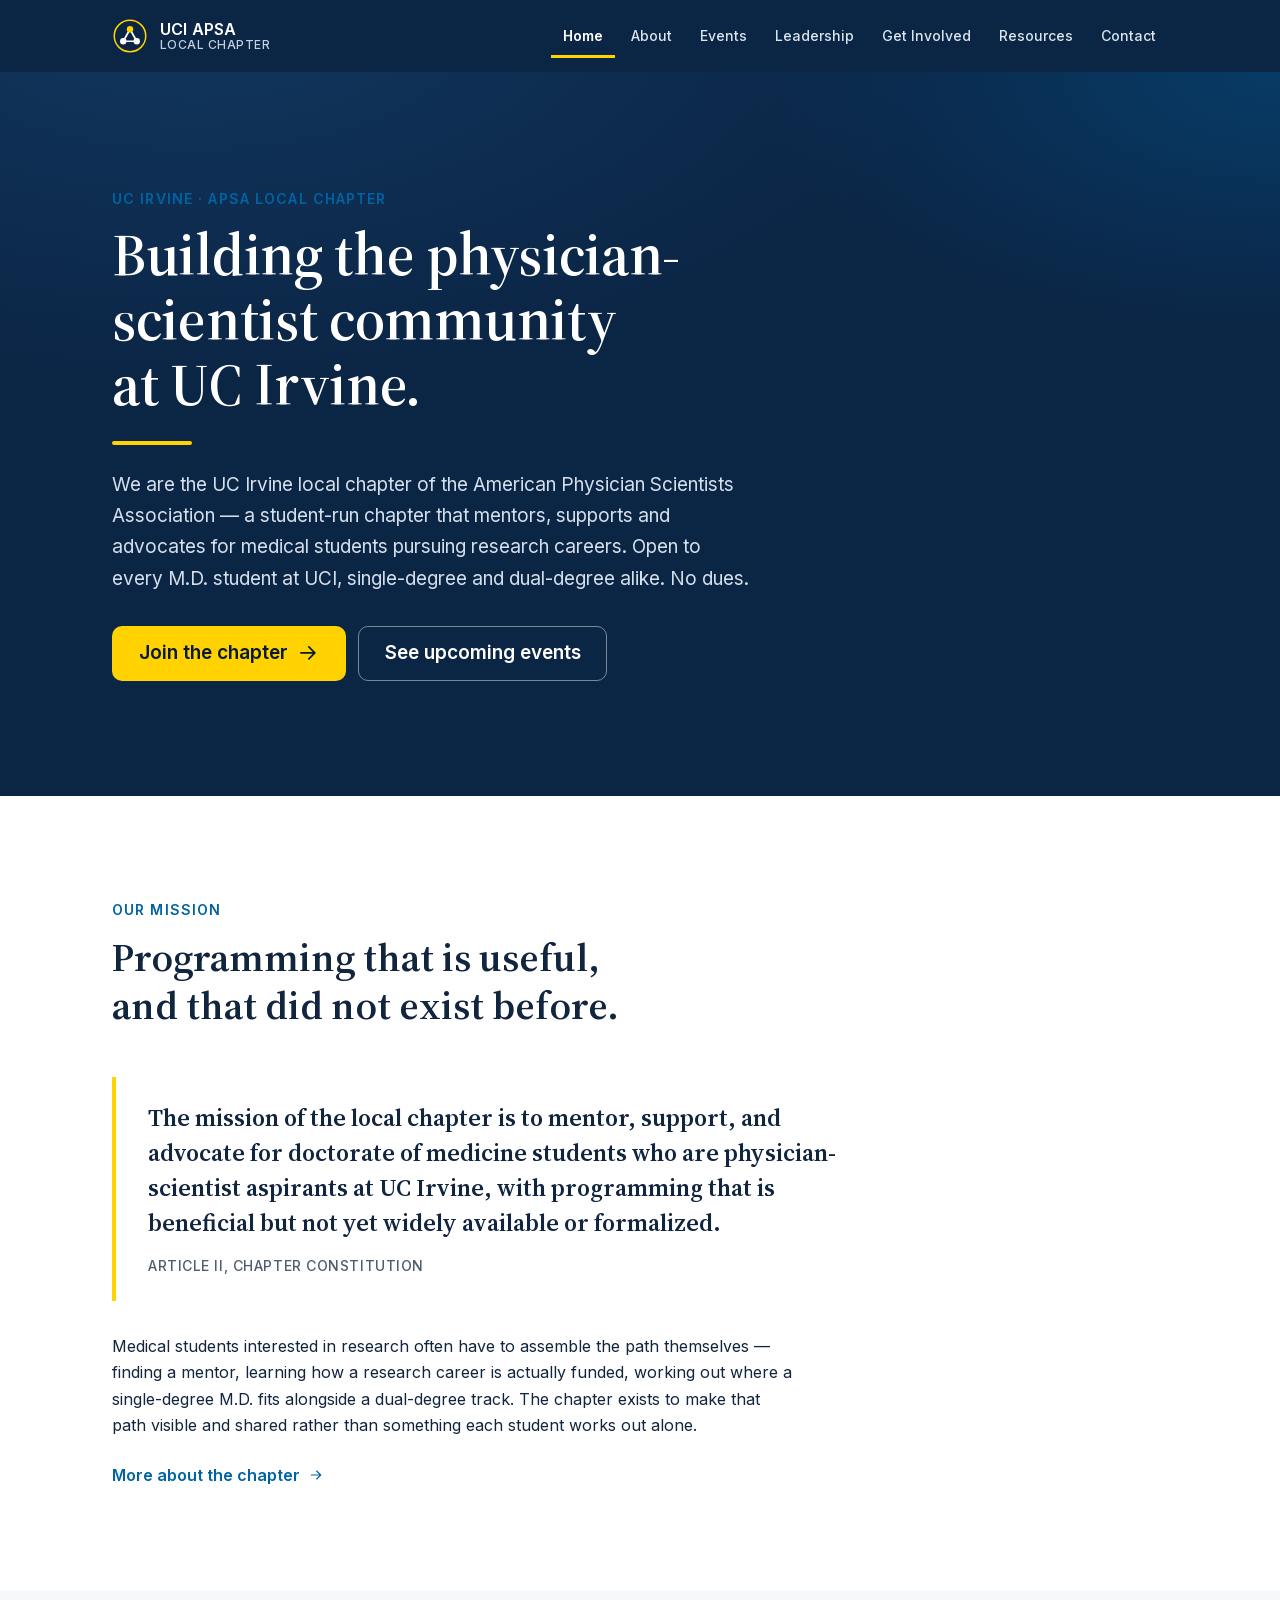
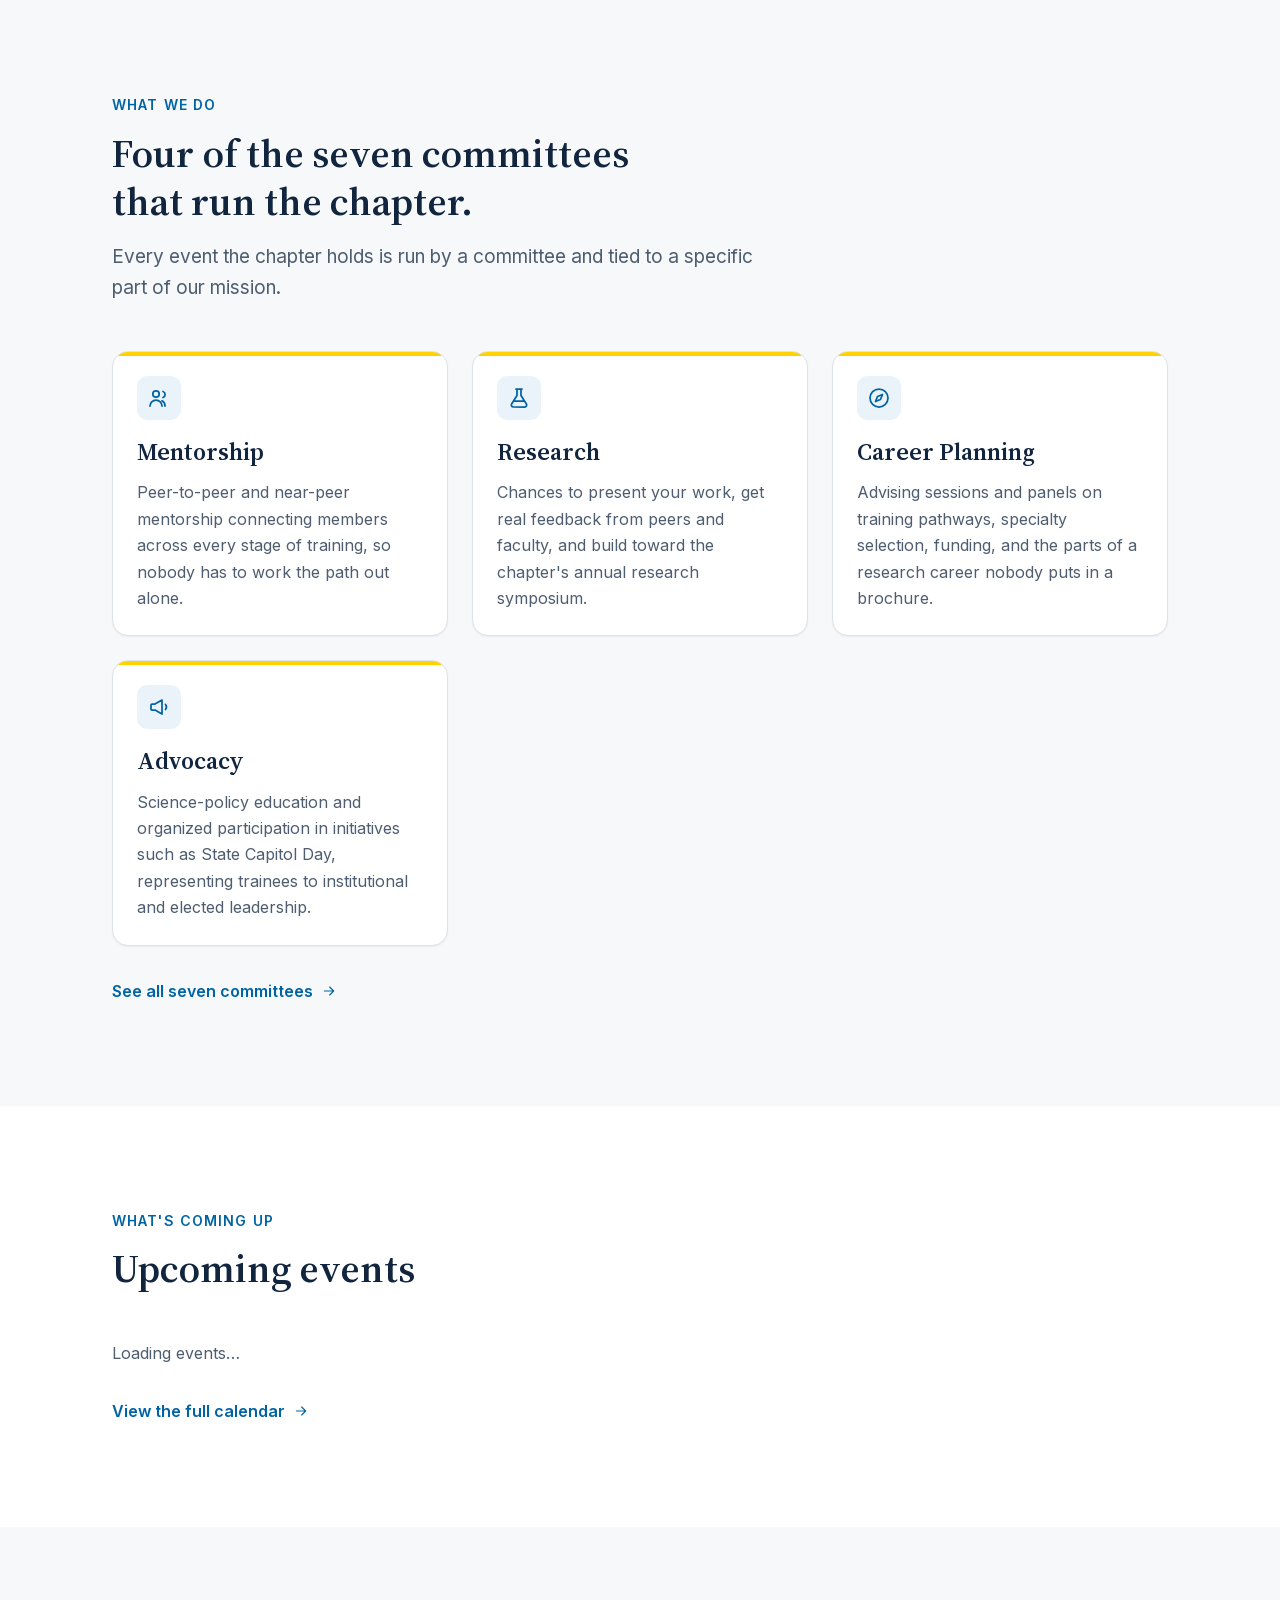
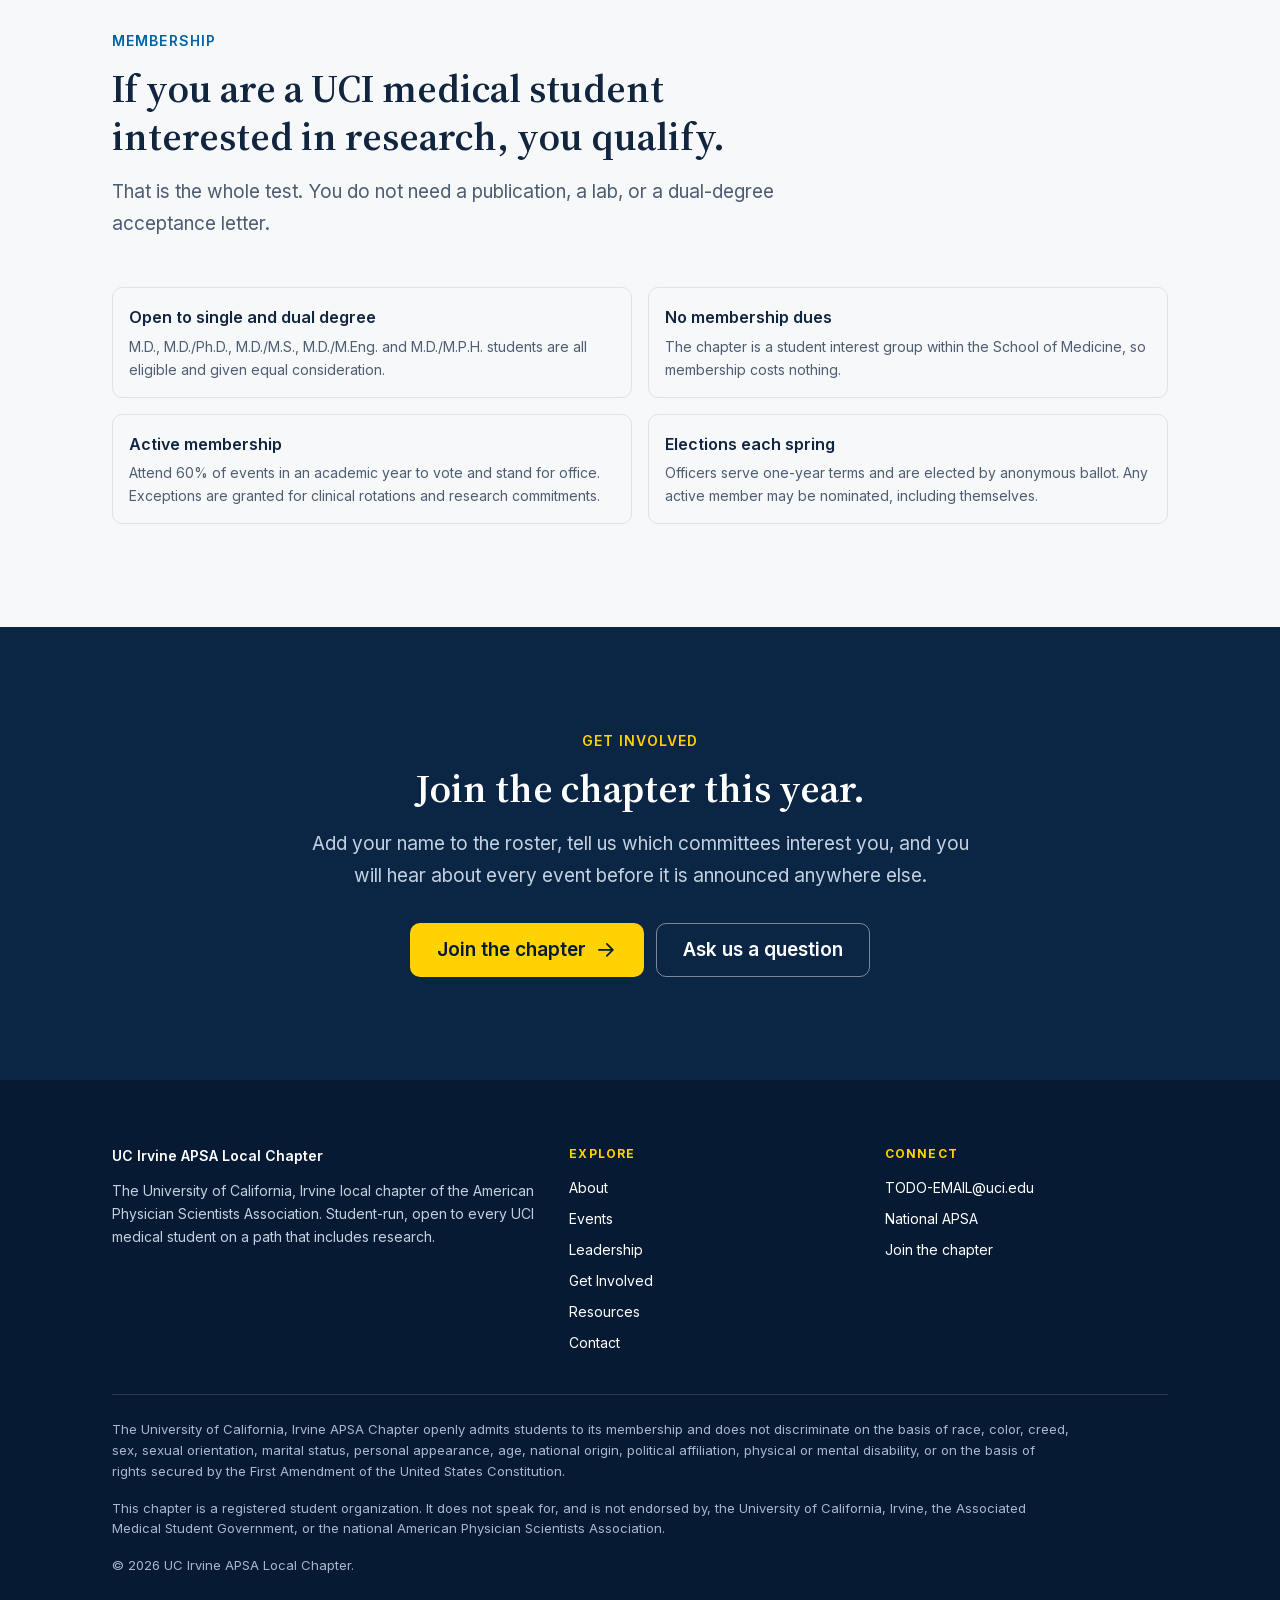
==== index.html @ 96974cde "Initial commit: UC Irvine APSA local chapter website Static site in plain HTML, CSS and vanilla Java" ====
<!doctype html>
<html lang="en">
<head>
<meta charset="utf-8">
<meta name="viewport" content="width=device-width, initial-scale=1">
<title>UC Irvine APSA Local Chapter</title>
<meta name="description" content="The UC Irvine local chapter of the American Physician Scientists Association: mentorship, research, career planning and advocacy for medical students pursuing research careers.">
<!-- Tells the stylesheet that JavaScript is available, so the mobile menu
     can collapse. Without this the navigation simply stays visible. -->
<script>document.documentElement.className += " js";</script>
<link rel="icon" href="assets/img/logo.svg" type="image/svg+xml">
<link rel="preload" href="assets/fonts/inter-var-latin.woff2" as="font" type="font/woff2" crossorigin>
<link rel="preload" href="assets/fonts/source-serif-4-600-latin.woff2" as="font" type="font/woff2" crossorigin>
<link rel="stylesheet" href="assets/css/styles.css">
<script defer src="assets/js/main.js"></script>
</head>
<body>

<a class="skip-link" href="#main">Skip to main content</a>

<!-- ============================ HEADER ============================
     This block is repeated at the top of every page. If you change it
     here, change it in all the other .html files too.
     ================================================================ -->
<header class="site-header">
  <div class="container site-header__inner">
    <a class="brand" href="index.html">
      <img class="brand__mark" src="assets/img/logo.svg" alt="" width="36" height="36">
      <span class="brand__text">
        <span class="brand__name">UCI APSA</span>
        <span class="brand__sub">Local Chapter</span>
      </span>
    </a>

    <button class="nav-toggle" type="button" aria-expanded="false" aria-controls="site-nav">
      <svg class="icon nav-toggle__icon-open" viewBox="0 0 24 24" fill="none" stroke="currentColor" stroke-width="1.75" stroke-linecap="round" aria-hidden="true" focusable="false"><path d="M4 7h16M4 12h16M4 17h16"/></svg>
      <svg class="icon nav-toggle__icon-close" viewBox="0 0 24 24" fill="none" stroke="currentColor" stroke-width="1.75" stroke-linecap="round" aria-hidden="true" focusable="false"><path d="m6 6 12 12M18 6 6 18"/></svg>
      Menu
    </button>

    <nav class="site-nav" id="site-nav" aria-label="Main">
      <ul class="site-nav__list">
        <li><a class="site-nav__link" href="index.html" aria-current="page">Home</a></li>
        <li><a class="site-nav__link" href="about.html">About</a></li>
        <li><a class="site-nav__link" href="events.html">Events</a></li>
        <li><a class="site-nav__link" href="leadership.html">Leadership</a></li>
        <li><a class="site-nav__link" href="get-involved.html">Get Involved</a></li>
        <li><a class="site-nav__link" href="resources.html">Resources</a></li>
        <li><a class="site-nav__link" href="contact.html">Contact</a></li>
      </ul>
    </nav>
  </div>
</header>

<main id="main">


  <!-- ============================ HERO ============================ -->
  <section class="hero">
    <div class="container">
      <div class="hero__inner">
        <p class="eyebrow">UC Irvine &middot; APSA Local Chapter</p>
        <h1 class="hero__title">Building the physician-scientist community at UC&nbsp;Irvine.</h1>
        <p class="hero__lede">
          We are the UC Irvine local chapter of the American Physician Scientists
          Association &mdash; a student-run chapter that mentors, supports and advocates
          for medical students pursuing research careers. Open to every M.D. student
          at UCI, single-degree and dual-degree alike. No dues.
        </p>
        <div class="hero__actions">
          <a class="btn btn--primary btn--lg" href="get-involved.html">
            Join the chapter
            <svg class="icon" viewBox="0 0 24 24" fill="none" stroke="currentColor" stroke-width="1.75" stroke-linecap="round" stroke-linejoin="round" aria-hidden="true" focusable="false"><path d="M5 12h14M13 6l6 6-6 6"/></svg>
          </a>
          <a class="btn btn--outline btn--lg" href="events.html">See upcoming events</a>
        </div>
      </div>
    </div>
  </section>

  <!-- ============================ MISSION ============================ -->
  <section class="section">
    <div class="container">
      <div class="section__head">
        <p class="eyebrow">Our mission</p>
        <h2>Programming that is useful, and that did not exist before.</h2>
      </div>

      <blockquote class="statement">
        The mission of the local chapter is to mentor, support, and advocate for
        doctorate of medicine students who are physician-scientist aspirants at
        UC&nbsp;Irvine, with programming that is beneficial but not yet widely
        available or formalized.
        <span class="statement__source">Article II, Chapter Constitution</span>
      </blockquote>

      <p class="mt-6 measure">
        Medical students interested in research often have to assemble the path
        themselves &mdash; finding a mentor, learning how a research career is
        actually funded, working out where a single-degree M.D. fits alongside a
        dual-degree track. The chapter exists to make that path visible and shared
        rather than something each student works out alone.
      </p>
      <p class="mt-5">
        <a class="arrow-link" href="about.html">
          More about the chapter
          <svg class="icon icon--sm" viewBox="0 0 24 24" fill="none" stroke="currentColor" stroke-width="1.75" stroke-linecap="round" stroke-linejoin="round" aria-hidden="true" focusable="false"><path d="M5 12h14M13 6l6 6-6 6"/></svg>
        </a>
      </p>
    </div>
  </section>

  <!-- ============================ WHAT WE DO ============================ -->
  <section class="section section--surface">
    <div class="container">
      <div class="section__head">
        <p class="eyebrow">What we do</p>
        <h2>Four of the seven committees that run the chapter.</h2>
        <p class="lede">
          Every event the chapter holds is run by a committee and tied to a specific
          part of our mission.
        </p>
      </div>

      <div class="grid">
        <article class="card card--accent">
          <span class="card__icon">
            <svg class="icon" viewBox="0 0 24 24" fill="none" stroke="currentColor" stroke-width="1.75" stroke-linecap="round" stroke-linejoin="round" aria-hidden="true" focusable="false"><circle cx="9" cy="8" r="3.2"/><path d="M3 20a6 6 0 0 1 12 0M16 5.5a3.2 3.2 0 0 1 0 6M18 20a6 6 0 0 0-3-5.2"/></svg>
          </span>
          <h3 class="card__title">Mentorship</h3>
          <p class="card__text">
            Peer-to-peer and near-peer mentorship connecting members across every
            stage of training, so nobody has to work the path out alone.
          </p>
        </article>

        <article class="card card--accent">
          <span class="card__icon">
            <svg class="icon" viewBox="0 0 24 24" fill="none" stroke="currentColor" stroke-width="1.75" stroke-linecap="round" stroke-linejoin="round" aria-hidden="true" focusable="false"><path d="M10 3v6.5L4.6 18A2 2 0 0 0 6.3 21h11.4a2 2 0 0 0 1.7-3L14 9.5V3M9 3h6M7.5 15h9"/></svg>
          </span>
          <h3 class="card__title">Research</h3>
          <p class="card__text">
            Chances to present your work, get real feedback from peers and faculty,
            and build toward the chapter's annual research symposium.
          </p>
        </article>

        <article class="card card--accent">
          <span class="card__icon">
            <svg class="icon" viewBox="0 0 24 24" fill="none" stroke="currentColor" stroke-width="1.75" stroke-linecap="round" stroke-linejoin="round" aria-hidden="true" focusable="false"><circle cx="12" cy="12" r="9"/><path d="m15.5 8.5-2 5-5 2 2-5 5-2Z"/></svg>
          </span>
          <h3 class="card__title">Career Planning</h3>
          <p class="card__text">
            Advising sessions and panels on training pathways, specialty selection,
            funding, and the parts of a research career nobody puts in a brochure.
          </p>
        </article>

        <article class="card card--accent">
          <span class="card__icon">
            <svg class="icon" viewBox="0 0 24 24" fill="none" stroke="currentColor" stroke-width="1.75" stroke-linecap="round" stroke-linejoin="round" aria-hidden="true" focusable="false"><path d="M4 10v4a1 1 0 0 0 1 1h3l7 4V5L8 9H5a1 1 0 0 0-1 1Z"/><path d="M18.5 9.5a4 4 0 0 1 0 5"/></svg>
          </span>
          <h3 class="card__title">Advocacy</h3>
          <p class="card__text">
            Science-policy education and organized participation in initiatives such
            as State Capitol Day, representing trainees to institutional and elected
            leadership.
          </p>
        </article>
      </div>

      <p class="mt-6">
        <a class="arrow-link" href="about.html#committees">
          See all seven committees
          <svg class="icon icon--sm" viewBox="0 0 24 24" fill="none" stroke="currentColor" stroke-width="1.75" stroke-linecap="round" stroke-linejoin="round" aria-hidden="true" focusable="false"><path d="M5 12h14M13 6l6 6-6 6"/></svg>
        </a>
      </p>
    </div>
  </section>

  <!-- ============================ UPCOMING EVENTS ============================
       The cards below are generated from data/events.json. Do not write event
       details into this file — edit that JSON instead.
       ======================================================================== -->
  <section class="section">
    <div class="container">
      <div class="section__head">
        <p class="eyebrow">What's coming up</p>
        <h2>Upcoming events</h2>
      </div>

      <div class="stack" data-events="upcoming" data-limit="3">
        <p class="is-loading">Loading events&hellip;</p>
        <noscript>
          <div class="notice" role="note">
            <svg class="icon notice__icon" viewBox="0 0 24 24" fill="none" stroke="currentColor" stroke-width="1.75" stroke-linecap="round" stroke-linejoin="round" aria-hidden="true" focusable="false"><circle cx="12" cy="12" r="9"/><path d="M12 8h.01M11 12h1v4h1"/></svg>
            <div>
              <p>
                <strong>JavaScript is switched off in your browser.</strong>
                The event listings need JavaScript to display. Every other part of
                this site works without it &mdash; or
                <a href="contact.html">get in touch</a> for the current schedule.
              </p>
            </div>
          </div>
        </noscript>
      </div>

      <p class="mt-6">
        <a class="arrow-link" href="events.html">
          View the full calendar
          <svg class="icon icon--sm" viewBox="0 0 24 24" fill="none" stroke="currentColor" stroke-width="1.75" stroke-linecap="round" stroke-linejoin="round" aria-hidden="true" focusable="false"><path d="M5 12h14M13 6l6 6-6 6"/></svg>
        </a>
      </p>
    </div>
  </section>

  <!-- ============================ WHO CAN JOIN ============================ -->
  <section class="section section--surface">
    <div class="container">
      <div class="section__head">
        <p class="eyebrow">Membership</p>
        <h2>If you are a UCI medical student interested in research, you qualify.</h2>
        <p class="lede">
          That is the whole test. You do not need a publication, a lab, or a
          dual-degree acceptance letter.
        </p>
      </div>

      <dl class="facts">
        <div>
          <dt>Open to single and dual degree</dt>
          <dd>M.D., M.D./Ph.D., M.D./M.S., M.D./M.Eng. and M.D./M.P.H. students are all eligible and given equal consideration.</dd>
        </div>
        <div>
          <dt>No membership dues</dt>
          <dd>The chapter is a student interest group within the School of Medicine, so membership costs nothing.</dd>
        </div>
        <div>
          <dt>Active membership</dt>
          <dd>Attend 60% of events in an academic year to vote and stand for office. Exceptions are granted for clinical rotations and research commitments.</dd>
        </div>
        <div>
          <dt>Elections each spring</dt>
          <dd>Officers serve one-year terms and are elected by anonymous ballot. Any active member may be nominated, including themselves.</dd>
        </div>
      </dl>
    </div>
  </section>

  <!-- ============================ CALL TO ACTION ============================ -->
  <section class="section on-dark cta-band">
    <div class="container">
      <div class="section__head section__head--center">
        <p class="eyebrow">Get involved</p>
        <h2>Join the chapter this year.</h2>
        <p class="lede">
          Add your name to the roster, tell us which committees interest you, and
          you will hear about every event before it is announced anywhere else.
        </p>
      </div>
      <div class="cta-band__actions">
        <a class="btn btn--primary btn--lg" href="get-involved.html">
          Join the chapter
          <svg class="icon" viewBox="0 0 24 24" fill="none" stroke="currentColor" stroke-width="1.75" stroke-linecap="round" stroke-linejoin="round" aria-hidden="true" focusable="false"><path d="M5 12h14M13 6l6 6-6 6"/></svg>
        </a>
        <a class="btn btn--outline btn--lg" href="contact.html">Ask us a question</a>
      </div>
    </div>
  </section>


</main>

<!-- ============================ FOOTER ============================
     Repeated on every page. If you change it here, change it everywhere.
     ================================================================ -->
<footer class="site-footer">
  <div class="container">
    <div class="site-footer__grid">
      <div>
        <p class="site-footer__brand">UC Irvine APSA Local Chapter</p>
        <p class="site-footer__blurb">
          The University of California, Irvine local chapter of the American
          Physician Scientists Association. Student-run, open to every UCI medical
          student on a path that includes research.
        </p>
      </div>

      <nav aria-label="Footer">
        <p class="site-footer__heading">Explore</p>
        <ul class="site-footer__list">
          <li><a href="about.html">About</a></li>
          <li><a href="events.html">Events</a></li>
          <li><a href="leadership.html">Leadership</a></li>
          <li><a href="get-involved.html">Get Involved</a></li>
          <li><a href="resources.html">Resources</a></li>
          <li><a href="contact.html">Contact</a></li>
        </ul>
      </nav>

      <div>
        <p class="site-footer__heading">Connect</p>
        <ul class="site-footer__list">
          <!-- TODO: replace with the real chapter email address. It also
               appears on contact.html and in every other page footer. -->
          <li><a href="mailto:TODO-EMAIL@uci.edu">TODO-EMAIL@uci.edu</a></li>
          <li><a href="https://www.physicianscientists.org/">National APSA</a></li>
          <li><a href="get-involved.html">Join the chapter</a></li>
        </ul>
      </div>
    </div>

    <div class="site-footer__legal">
      <p>
        The University of California, Irvine APSA Chapter openly admits students to
        its membership and does not discriminate on the basis of race, color, creed,
        sex, sexual orientation, marital status, personal appearance, age, national
        origin, political affiliation, physical or mental disability, or on the basis
        of rights secured by the First Amendment of the United States Constitution.
      </p>
      <p>
        This chapter is a registered student organization. It does not speak for, and
        is not endorsed by, the University of California, Irvine, the Associated
        Medical Student Government, or the national American Physician Scientists
        Association.
      </p>
      <p>&copy; <span data-current-year>2026</span> UC Irvine APSA Local Chapter.</p>
    </div>
  </div>
</footer>

</body>
</html>
---- assets/css/styles.css ----
/* =========================================================================
   UC IRVINE APSA LOCAL CHAPTER — STYLESHEET
   =========================================================================

   This is the ONLY stylesheet for the whole site. It is plain CSS. There is
   no build step, no preprocessor, and nothing to install. Edit it in any
   text editor and refresh the browser.

   HOW THIS FILE IS ORGANIZED
     01. Design tokens .......... colors, fonts, spacing (change things HERE)
     02. Fonts .................. self-hosted @font-face declarations
     03. Reset & base ........... sensible defaults
     04. Accessibility helpers .. skip link, focus rings, screen-reader text
     05. Layout ................. container, sections, grids
     06. Header & navigation
     07. Hero
     08. Buttons & links
     09. Cards .................. generic, committee, event, person
     10. Notices & empty states . messages shown when data cannot load
     11. Prose .................. long-form text blocks
     12. Resource lists
     13. Footer
     14. Utilities
     15. Print

   THE ONE COLOR RULE YOU MUST NOT BREAK
     UC Irvine Gold (#FFD200) on a white background is a 1.45:1 contrast
     ratio. That is unreadable and fails accessibility requirements. Gold is
     only ever used on navy, or as a non-text accent (bars, rules, icons).
     If you need gold-colored TEXT on a light background, use --gold-ink.
   ========================================================================= */


/* =========================================================================
   01. DESIGN TOKENS
   Change a value here and it updates everywhere on the site.
   ========================================================================= */

:root {
  /* --- Brand colors ------------------------------------------------- */
  --navy-900: #071a33;   /* Footer, call-to-action band                   */
  --navy-800: #0b2545;   /* Header, hero                                  */
  --navy-700: #123a63;   /* Raised surfaces on dark                       */
  --blue-600: #0064a4;   /* UC Irvine Blue. Links + primary buttons       */
  --blue-700: #004e80;   /* Hover / pressed                               */
  --blue-50:  #eaf3f9;   /* Tinted panels                                 */
  --gold-500: #ffd200;   /* UC Irvine Gold. Accents only — see rule above */
  --gold-ink: #7a5a00;   /* Gold-ish TEXT on light backgrounds            */

  /* --- Neutrals ------------------------------------------------------ */
  --white:      #ffffff;
  --surface:    #f6f8fa; /* Alternating section background                */
  --border:     #dde3ea;
  --text:       #12253f; /* Body copy                                     */
  --text-muted: #4e5d70; /* Meta, captions, secondary copy                */

  /* --- Semantic aliases ----------------------------------------------
     Dark sections override these, so components adapt automatically
     without needing their own dark-mode rules.                          */
  --bg:          var(--white);
  --fg:          var(--text);
  --fg-muted:    var(--text-muted);
  --rule:        var(--border);
  --link:        var(--blue-600);
  --link-hover:  var(--blue-700);
  --accent:      var(--blue-600);
  --focus-ring:  var(--blue-600);
  --card-bg:     var(--white);
  --card-border: var(--border);

  /* --- Type ----------------------------------------------------------- */
  --font-serif: "Source Serif 4", Iowan Old Style, Palatino, Georgia,
                "Times New Roman", serif;
  --font-sans:  "Inter", -apple-system, BlinkMacSystemFont, "Segoe UI",
                Roboto, Helvetica, Arial, sans-serif;

  /* Fluid type scale. clamp(MIN, PREFERRED, MAX) — grows with the screen
     but never smaller than MIN or larger than MAX.                       */
  --step--1: 0.875rem;
  --step-0:  1rem;
  --step-1:  clamp(1.0625rem, 1.02rem + 0.22vw, 1.1875rem);
  --step-2:  clamp(1.25rem,  1.13rem + 0.6vw,  1.5rem);
  --step-3:  clamp(1.75rem,  1.4rem  + 1.6vw,  2.5rem);
  --step-4:  clamp(2.25rem,  1.6rem  + 3.2vw,  3.75rem);

  /* --- Spacing -------------------------------------------------------- */
  --sp-1: 0.25rem;
  --sp-2: 0.5rem;
  --sp-3: 0.75rem;
  --sp-4: 1rem;
  --sp-5: 1.5rem;
  --sp-6: 2rem;
  --sp-7: 3rem;
  --sp-8: 4rem;

  /* --- Layout --------------------------------------------------------- */
  --container: 1120px;
  --measure:   68ch;                            /* comfortable line length */
  --gutter:    clamp(1.25rem, 4vw, 2rem);
  --section-y: clamp(3.5rem, 8vw, 7rem);        /* vertical section rhythm */

  /* --- Shape & depth --------------------------------------------------- */
  --radius:    10px;
  --radius-lg: 16px;
  --radius-pill: 999px;
  --shadow-sm: 0 1px 2px rgba(7, 26, 51, 0.06);
  --shadow-md: 0 4px 16px rgba(7, 26, 51, 0.08);
  --shadow-lg: 0 12px 32px rgba(7, 26, 51, 0.12);

  /* --- Motion ---------------------------------------------------------- */
  --ease: cubic-bezier(0.2, 0, 0.2, 1);
  --speed: 160ms;
}

/* Dark context. Any section with this class re-points the semantic tokens,
   so cards, links and text inside it flip automatically.                  */
.on-dark {
  --bg:          var(--navy-800);
  --fg:          var(--white);
  --fg-muted:    #c3d0e0;               /*  9.8:1 on navy — passes AA      */
  --rule:        rgba(255, 255, 255, 0.16);
  --link:        var(--gold-500);       /* 10.6:1 on navy — passes AA      */
  --link-hover:  #ffe469;
  --accent:      var(--gold-500);
  --focus-ring:  var(--gold-500);
  --card-bg:     var(--navy-700);
  --card-border: rgba(255, 255, 255, 0.18);

  background-color: var(--bg);
  color: var(--fg);
}


/* =========================================================================
   02. FONTS  (self-hosted — nothing is loaded from the internet)
   Both files are VARIABLE fonts: one file covers a range of weights.
   Licences are in assets/fonts/ alongside the font files.
   ========================================================================= */

/* Inter — variable weight 400 to 700. Used for body text and interface. */
@font-face {
  font-family: "Inter";
  src: url("../fonts/inter-var-latin.woff2") format("woff2");
  font-weight: 400 700;
  font-style: normal;
  font-display: swap;
  unicode-range: U+0000-00FF, U+0131, U+0152-0153, U+02BB-02BC, U+02C6,
                 U+02DA, U+02DC, U+0304, U+0308, U+0329, U+2000-206F,
                 U+20AC, U+2122, U+2191, U+2193, U+2212, U+2215, U+FEFF,
                 U+FFFD;
}

/* Source Serif 4 — weight 600 only, with a variable optical-size axis that
   thins the strokes automatically at large heading sizes. Used for
   headings. Every heading rule below sets font-weight: 600 to match.     */
@font-face {
  font-family: "Source Serif 4";
  src: url("../fonts/source-serif-4-600-latin.woff2") format("woff2");
  font-weight: 600;
  font-style: normal;
  font-display: swap;
  unicode-range: U+0000-00FF, U+0131, U+0152-0153, U+02BB-02BC, U+02C6,
                 U+02DA, U+02DC, U+0304, U+0308, U+0329, U+2000-206F,
                 U+20AC, U+2122, U+2191, U+2193, U+2212, U+2215, U+FEFF,
                 U+FFFD;
}


/* =========================================================================
   03. RESET & BASE
   ========================================================================= */

*, *::before, *::after { box-sizing: border-box; }

html {
  -webkit-text-size-adjust: 100%;
  scroll-behavior: smooth;
  scroll-padding-top: 5.5rem;   /* clears the sticky header on anchor jumps */
}

body {
  margin: 0;
  background-color: var(--white);
  color: var(--text);
  font-family: var(--font-sans);
  font-size: var(--step-0);
  line-height: 1.65;
  font-synthesis-weight: none;
  -webkit-font-smoothing: antialiased;
  text-rendering: optimizeLegibility;
}

/* Headings are Source Serif 4 at weight 600 — the only weight we ship. */
h1, h2, h3, h4 {
  font-family: var(--font-serif);
  font-weight: 600;
  color: var(--fg);
  margin: 0 0 var(--sp-4);
  text-wrap: balance;           /* avoids a lonely last word on a line     */
}

h1 { font-size: var(--step-4); line-height: 1.1;  letter-spacing: -0.005em; }
h2 { font-size: var(--step-3); line-height: 1.2; }
h3 { font-size: var(--step-2); line-height: 1.3; }
h4 { font-size: var(--step-1); line-height: 1.4; }

p, ul, ol { margin: 0 0 var(--sp-4); }
p:last-child, ul:last-child, ol:last-child { margin-bottom: 0; }

a { color: var(--link); text-decoration-thickness: 1px; text-underline-offset: 0.2em; }
a:hover { color: var(--link-hover); }

img, svg, video { max-width: 100%; height: auto; display: block; }

strong, b { font-weight: 600; }

hr {
  border: 0;
  border-top: 1px solid var(--rule);
  margin: var(--sp-6) 0;
}

ul, ol { padding-left: 1.25em; }
li { margin-bottom: var(--sp-2); }

/* Respect a reader's system preference for reduced motion. */
@media (prefers-reduced-motion: reduce) {
  html { scroll-behavior: auto; }
  *, *::before, *::after {
    animation-duration: 0.01ms !important;
    animation-iteration-count: 1 !important;
    transition-duration: 0.01ms !important;
  }
}


/* =========================================================================
   04. ACCESSIBILITY HELPERS
   ========================================================================= */

/* Visible only to screen readers. */
.visually-hidden {
  position: absolute !important;
  width: 1px; height: 1px;
  padding: 0; margin: -1px;
  overflow: hidden;
  clip: rect(0 0 0 0);
  clip-path: inset(50%);
  white-space: nowrap;
  border: 0;
}

/* "Skip to main content" — the first thing a keyboard user tabs to. */
.skip-link {
  position: absolute;
  top: 0; left: 50%;
  transform: translate(-50%, -110%);
  z-index: 100;
  padding: var(--sp-3) var(--sp-5);
  background: var(--gold-500);
  color: var(--navy-900);
  font-weight: 600;
  text-decoration: none;
  border-radius: 0 0 var(--radius) var(--radius);
  transition: transform var(--speed) var(--ease);
}
.skip-link:focus { transform: translate(-50%, 0); color: var(--navy-900); }

/* A single, consistent focus ring across the whole site. */
:focus-visible {
  outline: 3px solid var(--focus-ring);
  outline-offset: 2px;
  border-radius: 3px;
}

/* Every interactive target is at least 44x44px on touch screens. */
a.btn, button, .site-nav__link, .nav-toggle { min-height: 44px; }


/* =========================================================================
   05. LAYOUT
   ========================================================================= */

.container {
  width: 100%;
  max-width: var(--container);
  margin-inline: auto;
  padding-inline: var(--gutter);
}

/* Narrow container for reading-heavy pages. */
.container--narrow { max-width: 780px; }

.section {
  padding-block: var(--section-y);
  background-color: var(--bg);
  color: var(--fg);
}
.section--surface { --bg: var(--surface); }
.section--tight   { padding-block: calc(var(--section-y) * 0.6); }

/* Section heading block: eyebrow + title + optional lede. */
.section__head { margin-bottom: var(--sp-7); max-width: var(--measure); }
.section__head--center {
  margin-inline: auto;
  text-align: center;
}

.eyebrow {
  font-family: var(--font-sans);
  font-size: var(--step--1);
  font-weight: 600;
  letter-spacing: 0.08em;
  text-transform: uppercase;
  color: var(--accent);
  margin: 0 0 var(--sp-3);
}
.on-dark .eyebrow { color: var(--gold-500); }

.lede {
  font-size: var(--step-1);
  color: var(--fg-muted);
  max-width: var(--measure);
}

/* Auto-fitting card grid: as many columns as comfortably fit. */
.grid {
  display: grid;
  gap: var(--sp-5);
  grid-template-columns: repeat(auto-fit, minmax(min(100%, 280px), 1fr));
}
.grid--wide { grid-template-columns: repeat(auto-fit, minmax(min(100%, 340px), 1fr)); }

/* Caps the grid at 2 columns on mid-size screens so cards never get thin. */
@media (min-width: 48em) and (max-width: 62em) {
  .grid { grid-template-columns: repeat(2, 1fr); }
}


/* =========================================================================
   06. HEADER & NAVIGATION
   The header is navy on every page so it flows seamlessly into the hero.
   ========================================================================= */

.site-header {
  position: sticky;
  top: 0;
  z-index: 50;
  background-color: var(--navy-800);
  color: var(--white);
  transition: box-shadow var(--speed) var(--ease);
}
/* main.js adds this class once the page is scrolled. */
.site-header.is-stuck { box-shadow: 0 2px 18px rgba(7, 26, 51, 0.35); }

.site-header__inner {
  display: flex;
  align-items: center;
  justify-content: space-between;
  gap: var(--sp-4);
  min-height: 4.5rem;
}

/* --- Brand ------------------------------------------------------------ */
.brand {
  display: inline-flex;
  align-items: center;
  gap: var(--sp-3);
  color: var(--white);
  text-decoration: none;
  font-weight: 600;
  line-height: 1.15;
}
.brand:hover { color: var(--white); }
.brand__mark { width: 36px; height: 36px; flex: none; }
.brand__text { display: flex; flex-direction: column; }
.brand__name { font-size: var(--step-0); letter-spacing: 0.01em; }
.brand__sub {
  font-size: 0.75rem;
  font-weight: 500;
  color: #c3d0e0;
  letter-spacing: 0.04em;
  text-transform: uppercase;
}

/* --- Hamburger (only shown on small screens, and only when JS runs) --- */
.nav-toggle {
  display: none;
  align-items: center;
  gap: var(--sp-2);
  padding: var(--sp-2) var(--sp-3);
  background: transparent;
  color: var(--white);
  border: 1px solid rgba(255, 255, 255, 0.35);
  border-radius: var(--radius);
  font: inherit;
  font-size: var(--step--1);
  font-weight: 600;
  cursor: pointer;
}
.nav-toggle:hover { background: rgba(255, 255, 255, 0.08); }
.nav-toggle__icon-close { display: none; }
.nav-toggle[aria-expanded="true"] .nav-toggle__icon-open  { display: none; }
.nav-toggle[aria-expanded="true"] .nav-toggle__icon-close { display: block; }

/* --- Nav list --------------------------------------------------------- */
.site-nav__list {
  display: flex;
  align-items: center;
  gap: var(--sp-1);
  list-style: none;
  margin: 0;
  padding: 0;
  flex-wrap: wrap;
}
.site-nav__list li { margin: 0; }

.site-nav__link {
  display: inline-flex;
  align-items: center;
  padding: var(--sp-2) var(--sp-3);
  color: #dce5ef;
  text-decoration: none;
  font-size: var(--step--1);
  font-weight: 500;
  border-radius: var(--radius);
  white-space: nowrap;
}
.site-nav__link:hover { color: var(--white); background: rgba(255, 255, 255, 0.08); }

/* Current page marker — a gold underline. Driven by aria-current="page",
   which also announces the current page to screen readers.              */
.site-nav__link[aria-current="page"] {
  color: var(--white);
  font-weight: 600;
  box-shadow: inset 0 -3px 0 var(--gold-500);
  border-radius: var(--radius) var(--radius) 0 0;
}

/* Small screens: collapse the nav behind the hamburger.
   The `.js` class is added by an inline script in <head>, so if JavaScript
   is unavailable the nav simply stays visible instead of vanishing.      */
@media (max-width: 61.99em) {
  .js .nav-toggle { display: inline-flex; }

  .js .site-nav {
    position: absolute;
    left: 0; right: 0;
    top: 100%;
    background: var(--navy-800);
    border-top: 1px solid rgba(255, 255, 255, 0.14);
    box-shadow: 0 12px 24px rgba(7, 26, 51, 0.35);
    padding: var(--sp-3) var(--gutter) var(--sp-5);
    display: none;
  }
  .js .site-nav[data-open="true"] { display: block; }

  .js .site-nav__list { flex-direction: column; align-items: stretch; gap: 0; }
  .js .site-nav__link { padding: var(--sp-3) var(--sp-3); font-size: var(--step-0); }
  .js .site-nav__link[aria-current="page"] {
    box-shadow: inset 3px 0 0 var(--gold-500);
    border-radius: 0 var(--radius) var(--radius) 0;
  }

  .site-header__inner { position: relative; }
}


/* =========================================================================
   07. HERO
   ========================================================================= */

.hero {
  background-color: var(--navy-800);
  color: var(--white);
  padding-block: clamp(3.5rem, 9vw, 7.5rem);
  /* A very soft navy gradient so the large flat area is not dead-looking. */
  background-image:
    radial-gradient(80rem 40rem at 15% -10%, rgba(18, 58, 99, 0.85), transparent 60%),
    radial-gradient(60rem 30rem at 100% 0%,  rgba(0, 100, 164, 0.35), transparent 55%);
}

.hero__inner { max-width: 46rem; }

.hero__title {
  font-size: var(--step-4);
  line-height: 1.08;
  margin-bottom: 0;
  color: var(--white);
}
/* The gold rule under the headline. Decorative, so it is a pseudo-element
   rather than markup — nothing for a screen reader to announce.          */
.hero__title::after {
  content: "";
  display: block;
  width: 5rem;
  height: 4px;
  margin-top: var(--sp-5);
  background: var(--gold-500);
  border-radius: 2px;
}

.hero__lede {
  font-size: var(--step-1);
  color: #d5dfeb;
  margin-top: var(--sp-5);
  max-width: 40rem;
}

.hero__actions {
  display: flex;
  flex-wrap: wrap;
  gap: var(--sp-3);
  margin-top: var(--sp-6);
}

/* Compact hero used on interior pages. */
.page-header {
  background-color: var(--navy-800);
  color: var(--white);
  padding-block: clamp(2.5rem, 6vw, 4.5rem);
}
.page-header h1 { color: var(--white); margin-bottom: var(--sp-3); }
.page-header .lede { color: #d5dfeb; }
.page-header .eyebrow { color: var(--gold-500); }


/* =========================================================================
   08. BUTTONS & LINKS
   ========================================================================= */

.btn {
  display: inline-flex;
  align-items: center;
  justify-content: center;
  gap: var(--sp-2);
  padding: 0.75rem 1.25rem;
  border: 1.5px solid transparent;
  border-radius: var(--radius);
  font-family: var(--font-sans);
  font-size: var(--step-0);
  font-weight: 600;
  line-height: 1.2;
  text-decoration: none;
  cursor: pointer;
  transition: background-color var(--speed) var(--ease),
              border-color var(--speed) var(--ease),
              color var(--speed) var(--ease),
              transform var(--speed) var(--ease);
}
.btn:hover { transform: translateY(-1px); }
.btn:active { transform: translateY(0); }
.btn .icon { flex: none; }

/* Primary on light backgrounds: UCI Blue, 6.1:1 against white. */
.btn--primary {
  background-color: var(--blue-600);
  color: var(--white);
}
.btn--primary:hover { background-color: var(--blue-700); color: var(--white); }

/* Primary on navy: gold, 11.5:1 against navy-900 text. */
.on-dark .btn--primary,
.hero .btn--primary,
.page-header .btn--primary,
.site-footer .btn--primary {
  background-color: var(--gold-500);
  color: var(--navy-900);
}
.on-dark .btn--primary:hover,
.hero .btn--primary:hover,
.page-header .btn--primary:hover,
.site-footer .btn--primary:hover {
  background-color: #ffe469;
  color: var(--navy-900);
}

/* Secondary / outline. */
.btn--outline {
  background-color: transparent;
  color: var(--blue-600);
  border-color: var(--blue-600);
}
.btn--outline:hover { background-color: var(--blue-50); color: var(--blue-700); }

.on-dark .btn--outline,
.hero .btn--outline,
.page-header .btn--outline {
  color: var(--white);
  border-color: rgba(255, 255, 255, 0.45);
}
.on-dark .btn--outline:hover,
.hero .btn--outline:hover,
.page-header .btn--outline:hover {
  background-color: rgba(255, 255, 255, 0.1);
  color: var(--white);
  border-color: var(--white);
}

.btn--block { width: 100%; }
.btn--lg { padding: 0.9rem 1.6rem; font-size: var(--step-1); }

/* Text link with a trailing arrow that nudges on hover. */
.arrow-link {
  display: inline-flex;
  align-items: center;
  gap: var(--sp-2);
  font-weight: 600;
  text-decoration: none;
}
.arrow-link:hover { text-decoration: underline; }
.arrow-link .icon { transition: transform var(--speed) var(--ease); }
.arrow-link:hover .icon { transform: translateX(3px); }

.icon { width: 1.25em; height: 1.25em; flex: none; }
.icon--sm { width: 1em; height: 1em; }


/* =========================================================================
   09. CARDS
   ========================================================================= */

.card {
  display: flex;
  flex-direction: column;
  background-color: var(--card-bg);
  border: 1px solid var(--card-border);
  border-radius: var(--radius-lg);
  padding: var(--sp-5);
  box-shadow: var(--shadow-sm);
  height: 100%;
}

.card__title { margin-bottom: var(--sp-3); }
.card__text  { color: var(--fg-muted); margin-bottom: var(--sp-4); }
.card__text:last-child { margin-bottom: 0; }
.card__footer { margin-top: auto; padding-top: var(--sp-4); }

/* Committee cards: gold accent bar across the top. */
.card--accent { position: relative; overflow: hidden; }
.card--accent::before {
  content: "";
  position: absolute;
  inset: 0 0 auto 0;
  height: 4px;
  background: var(--gold-500);
}

.card__icon {
  display: inline-flex;
  align-items: center;
  justify-content: center;
  width: 2.75rem;
  height: 2.75rem;
  margin-bottom: var(--sp-4);
  border-radius: var(--radius);
  background-color: var(--blue-50);
  color: var(--blue-600);
}
.card__icon .icon { width: 1.5rem; height: 1.5rem; }
.on-dark .card__icon { background-color: rgba(255, 210, 0, 0.14); color: var(--gold-500); }

/* --- Event card ------------------------------------------------------- */
.event-card {
  display: grid;
  gap: var(--sp-4);
  grid-template-columns: 1fr;
  background-color: var(--card-bg);
  border: 1px solid var(--card-border);
  border-radius: var(--radius-lg);
  padding: var(--sp-5);
  box-shadow: var(--shadow-sm);
}
@media (min-width: 40em) {
  .event-card { grid-template-columns: 5.5rem 1fr; gap: var(--sp-5); }
}

/* The date block on the left. */
.event-card__date {
  display: flex;
  flex-direction: column;
  align-items: center;
  justify-content: center;
  padding: var(--sp-3);
  background-color: var(--blue-50);
  border-radius: var(--radius);
  color: var(--blue-700);
  text-align: center;
  align-self: start;
  /* On narrow screens the block sits inline rather than filling the row. */
  max-width: 5.5rem;
}
.event-card__month {
  font-size: 0.75rem;
  font-weight: 700;
  letter-spacing: 0.08em;
  text-transform: uppercase;
}
.event-card__day {
  font-family: var(--font-serif);
  font-weight: 600;
  font-size: 1.75rem;
  line-height: 1.1;
}
.event-card__year { font-size: 0.75rem; font-weight: 500; }

.event-card__title { margin-bottom: var(--sp-3); }
.event-card__meta {
  display: flex;
  flex-wrap: wrap;
  gap: var(--sp-2) var(--sp-4);
  margin-bottom: var(--sp-3);
  padding: 0;
  list-style: none;
  font-size: var(--step--1);
  color: var(--fg-muted);
}
.event-card__meta li {
  display: inline-flex;
  align-items: center;
  gap: var(--sp-2);
  margin: 0;
}
.event-card__summary { color: var(--fg-muted); margin-bottom: var(--sp-4); }
.event-card__summary:last-child { margin-bottom: 0; }

.event-card--past { opacity: 0.85; }
.event-card--past .event-card__date { background-color: var(--surface); color: var(--text-muted); }

/* --- Badges ----------------------------------------------------------- */
.badge {
  display: inline-flex;
  align-items: center;
  gap: var(--sp-2);
  padding: 0.2rem 0.6rem;
  border-radius: var(--radius-pill);
  font-size: 0.75rem;
  font-weight: 700;
  letter-spacing: 0.06em;
  text-transform: uppercase;
  white-space: nowrap;
}
/* Gold background with near-black navy text: 11.5:1. */
.badge--planned   { background-color: var(--gold-500); color: var(--navy-900); }
.badge--confirmed { background-color: var(--blue-600); color: var(--white); }
.badge--committee { background-color: var(--surface); color: var(--text-muted); border: 1px solid var(--border); }
.badge--vacant    { background-color: var(--blue-50); color: var(--blue-700); }
.badge--todo      { background-color: #fde8e8; color: #8a1c1c; }

.badge-row {
  display: flex;
  flex-wrap: wrap;
  gap: var(--sp-2);
  margin-bottom: var(--sp-3);
}

/* --- Person card ------------------------------------------------------ */
.person-card {
  display: flex;
  flex-direction: column;
  align-items: flex-start;
  background-color: var(--card-bg);
  border: 1px solid var(--card-border);
  border-radius: var(--radius-lg);
  padding: var(--sp-5);
  box-shadow: var(--shadow-sm);
  height: 100%;
}

.avatar {
  width: 88px;
  height: 88px;
  border-radius: 50%;
  margin-bottom: var(--sp-4);
  object-fit: cover;
  background-color: var(--blue-50);
  flex: none;
}
/* Fallback shown when a board member has no photo yet: their initials. */
.avatar--initials {
  display: flex;
  align-items: center;
  justify-content: center;
  font-family: var(--font-serif);
  font-weight: 600;
  font-size: 1.75rem;
  color: var(--blue-700);
  letter-spacing: 0.02em;
  border: 1px solid var(--border);
}
.avatar--vacant { color: var(--text-muted); background-color: var(--surface); }

.person-card__name { margin-bottom: var(--sp-1); }
.person-card__role {
  font-size: var(--step--1);
  font-weight: 700;
  letter-spacing: 0.06em;
  text-transform: uppercase;
  color: var(--accent);
  margin-bottom: var(--sp-2);
}
.person-card__program {
  font-size: var(--step--1);
  color: var(--fg-muted);
  margin-bottom: var(--sp-3);
}
.person-card__bio { color: var(--fg-muted); font-size: var(--step-0); }
.person-card__email { margin-top: var(--sp-3); font-size: var(--step--1); }


/* =========================================================================
   10. NOTICES & EMPTY STATES
   ========================================================================= */

.notice {
  display: flex;
  gap: var(--sp-3);
  padding: var(--sp-4) var(--sp-5);
  background-color: var(--blue-50);
  border-left: 4px solid var(--blue-600);
  border-radius: 0 var(--radius) var(--radius) 0;
  color: var(--text);
  font-size: var(--step-0);
}
.notice__icon { color: var(--blue-600); flex: none; margin-top: 0.15em; }
.notice p:last-child { margin-bottom: 0; }
.notice code {
  background: rgba(7, 26, 51, 0.08);
  padding: 0.1em 0.4em;
  border-radius: 4px;
  font-size: 0.9em;
}

/* Yellow-flagged notice for content the chapter still has to supply. */
.notice--todo {
  background-color: #fff8dd;
  border-left-color: var(--gold-ink);
}
.notice--todo .notice__icon { color: var(--gold-ink); }

.empty-state {
  padding: var(--sp-7) var(--sp-5);
  border: 2px dashed var(--border);
  border-radius: var(--radius-lg);
  text-align: center;
  color: var(--fg-muted);
}
.empty-state h3 { color: var(--fg); margin-bottom: var(--sp-2); }

/* Shown while JSON is loading. Hidden by default so that a reader with
   JavaScript switched off sees the <noscript> message instead of a
   "Loading..." line that would never resolve. The `.js` class is added by an
   inline script in each page's <head>. */
.is-loading { display: none; color: var(--fg-muted); }
.js .is-loading { display: block; }


/* =========================================================================
   11. PROSE
   ========================================================================= */

.prose { max-width: var(--measure); }
.prose > * + * { margin-top: var(--sp-4); }
.prose h2 { margin-top: var(--sp-7); margin-bottom: var(--sp-3); }
.prose h3 { margin-top: var(--sp-6); margin-bottom: var(--sp-3); }
.prose h2:first-child, .prose h3:first-child { margin-top: 0; }
.prose ul, .prose ol { padding-left: 1.35em; }
.prose li::marker { color: var(--accent); }

/* Pull-quote used for the mission statement. */
.statement {
  margin: 0;
  padding: var(--sp-5) 0 var(--sp-5) var(--sp-6);
  border-left: 4px solid var(--gold-500);
  font-family: var(--font-serif);
  font-weight: 600;
  font-size: var(--step-2);
  line-height: 1.45;
  color: var(--fg);
  max-width: 48rem;
}
.statement__source {
  display: block;
  margin-top: var(--sp-4);
  font-family: var(--font-sans);
  font-size: var(--step--1);
  font-weight: 500;
  letter-spacing: 0.04em;
  text-transform: uppercase;
  color: var(--fg-muted);
}

/* Simple two-column fact list. */
.facts { display: grid; gap: var(--sp-4); margin: 0; }
@media (min-width: 40em) { .facts { grid-template-columns: repeat(2, 1fr); } }
.facts div {
  padding: var(--sp-4);
  background: var(--surface);
  border-radius: var(--radius);
  border: 1px solid var(--border);
}
.facts dt { font-weight: 600; margin-bottom: var(--sp-1); }
.facts dd { margin: 0; color: var(--fg-muted); font-size: var(--step--1); }


/* =========================================================================
   12. RESOURCE LISTS
   ========================================================================= */

.resource-group + .resource-group { margin-top: var(--sp-7); }
.resource-group__title { margin-bottom: var(--sp-2); }
.resource-group__note { color: var(--fg-muted); margin-bottom: var(--sp-5); max-width: var(--measure); }

.link-list { list-style: none; padding: 0; margin: 0; display: grid; gap: var(--sp-3); }
.link-list li { margin: 0; }

.link-card {
  display: block;
  padding: var(--sp-4) var(--sp-5);
  background-color: var(--card-bg);
  border: 1px solid var(--card-border);
  border-radius: var(--radius);
  text-decoration: none;
  color: var(--fg);
  transition: border-color var(--speed) var(--ease),
              box-shadow var(--speed) var(--ease);
}
.link-card:hover {
  color: var(--fg);
  border-color: var(--blue-600);
  box-shadow: var(--shadow-md);
}
.link-card__title {
  display: flex;
  align-items: center;
  gap: var(--sp-2);
  font-weight: 600;
  color: var(--link);
  margin-bottom: var(--sp-1);
}
.link-card:hover .link-card__title { text-decoration: underline; }
.link-card__desc { font-size: var(--step--1); color: var(--fg-muted); }


/* =========================================================================
   13. FOOTER
   ========================================================================= */

.site-footer {
  background-color: var(--navy-900);
  color: #c3d0e0;
  padding-block: var(--sp-8) var(--sp-6);
  font-size: var(--step--1);
}
.site-footer a { color: var(--white); text-decoration: none; }
.site-footer a:hover { color: var(--gold-500); text-decoration: underline; }
.site-footer :focus-visible { outline-color: var(--gold-500); }

.site-footer__grid {
  display: grid;
  gap: var(--sp-6);
  grid-template-columns: 1fr;
  padding-bottom: var(--sp-6);
  border-bottom: 1px solid rgba(255, 255, 255, 0.14);
}
@media (min-width: 40em)  { .site-footer__grid { grid-template-columns: 1.5fr 1fr 1fr; } }

.site-footer__heading {
  font-family: var(--font-sans);
  font-size: 0.75rem;
  font-weight: 700;
  letter-spacing: 0.1em;
  text-transform: uppercase;
  color: var(--gold-500);
  margin-bottom: var(--sp-3);
}
.site-footer__list { list-style: none; padding: 0; margin: 0; }
.site-footer__list li { margin-bottom: var(--sp-2); }

.site-footer__brand { color: var(--white); font-weight: 600; margin-bottom: var(--sp-3); }
.site-footer__blurb { max-width: 30rem; }

.site-footer__legal {
  padding-top: var(--sp-5);
  display: grid;
  gap: var(--sp-4);
  font-size: 0.8125rem;
  line-height: 1.6;
  color: #a9b8cc;
}
.site-footer__legal p { margin: 0; max-width: 60rem; }


/* =========================================================================
   14. UTILITIES
   ========================================================================= */

.stack > * + * { margin-top: var(--sp-4); }
.stack-lg > * + * { margin-top: var(--sp-6); }
.text-center { text-align: center; }
.mt-0 { margin-top: 0; }
.mb-0 { margin-bottom: 0; }
.mt-5 { margin-top: var(--sp-5); }
.mt-6 { margin-top: var(--sp-6); }
.mt-7 { margin-top: var(--sp-7); }
.measure { max-width: var(--measure); }
.center-x { margin-inline: auto; }

/* Centered call-to-action band, used before the footer. */
.cta-band { text-align: center; }
.cta-band .section__head { margin-inline: auto; margin-bottom: var(--sp-5); }
.cta-band__actions {
  display: flex;
  flex-wrap: wrap;
  gap: var(--sp-3);
  justify-content: center;
  margin-top: var(--sp-6);
}


/* =========================================================================
   15. PRINT
   ========================================================================= */

@media print {
  .site-header, .skip-link, .hero__actions, .cta-band__actions, .nav-toggle { display: none !important; }
  body { color: #000; font-size: 11pt; }
  .hero, .page-header, .on-dark, .site-footer {
    background: none !important;
    color: #000 !important;
  }
  .hero__title, .page-header h1 { color: #000 !important; }
  a[href^="http"]::after { content: " (" attr(href) ")"; font-size: 9pt; word-break: break-all; }
  .card, .event-card, .person-card { break-inside: avoid; border-color: #999; box-shadow: none; }
}
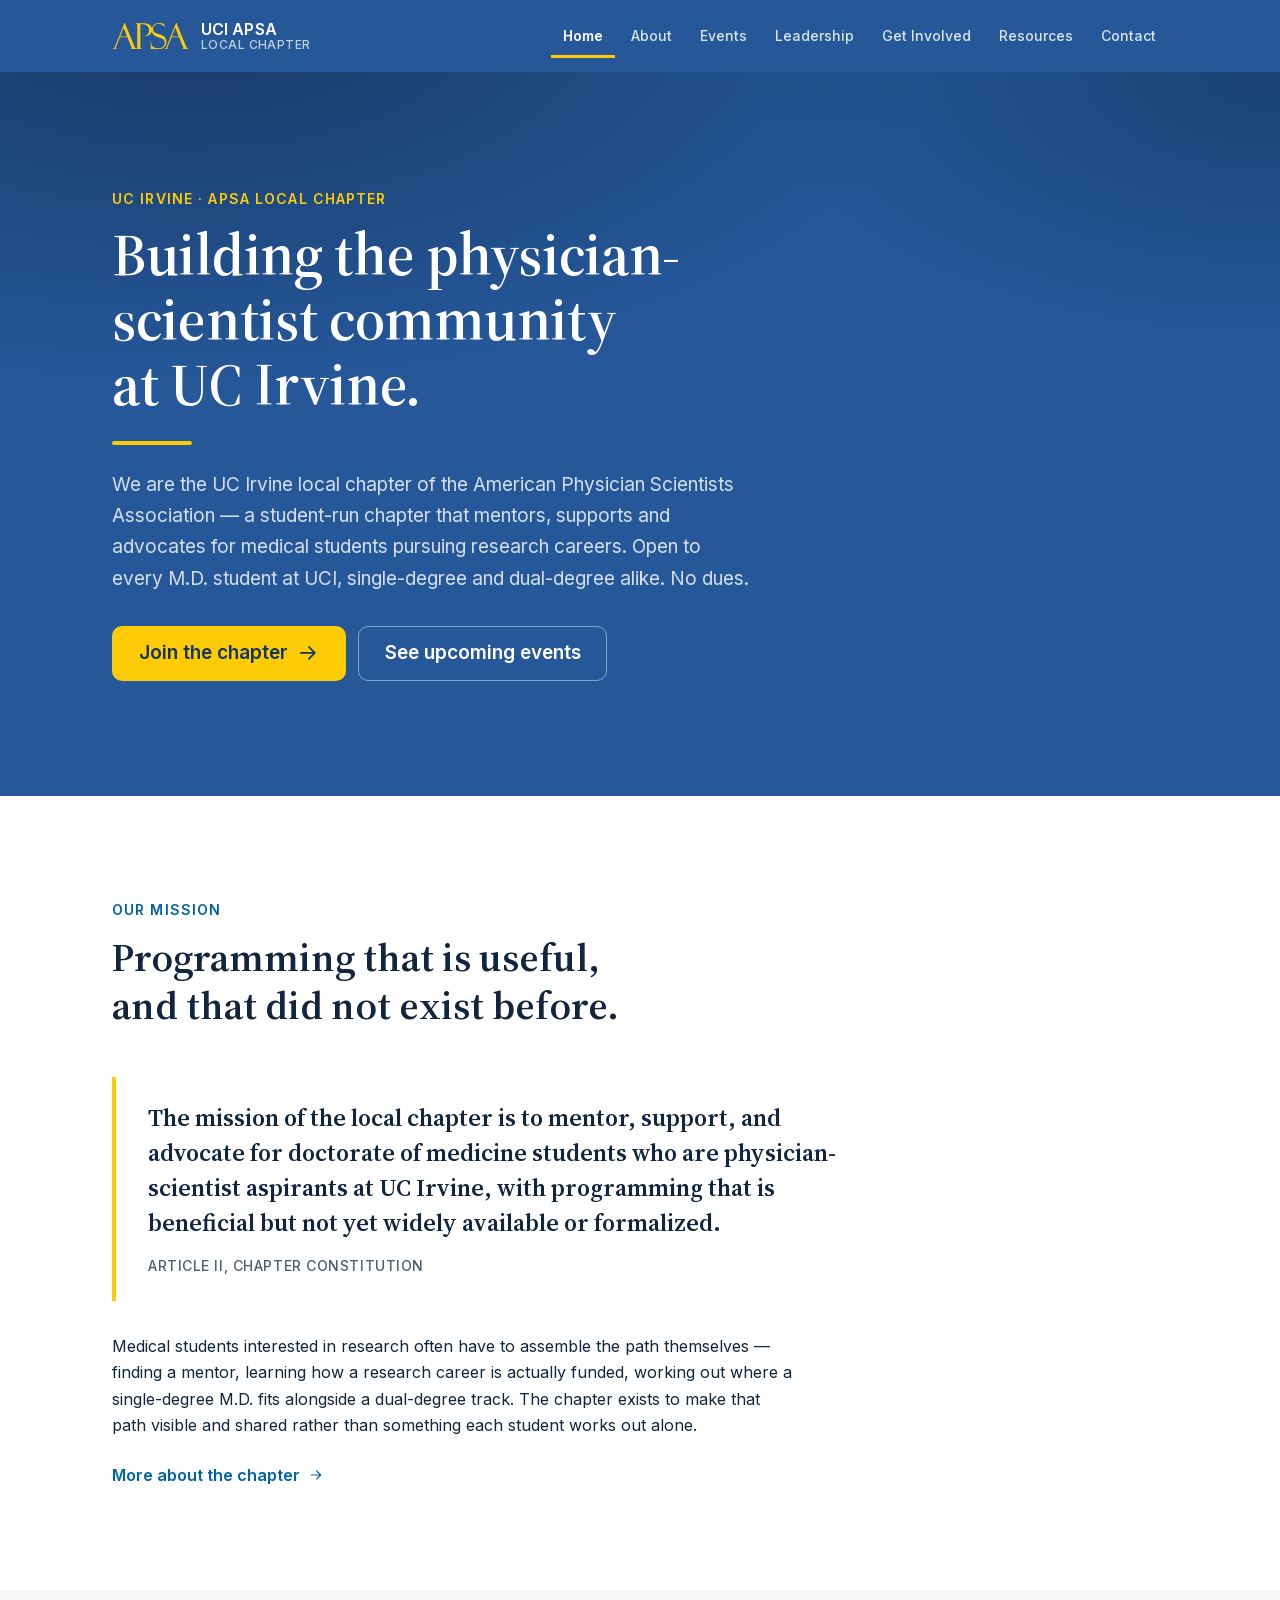
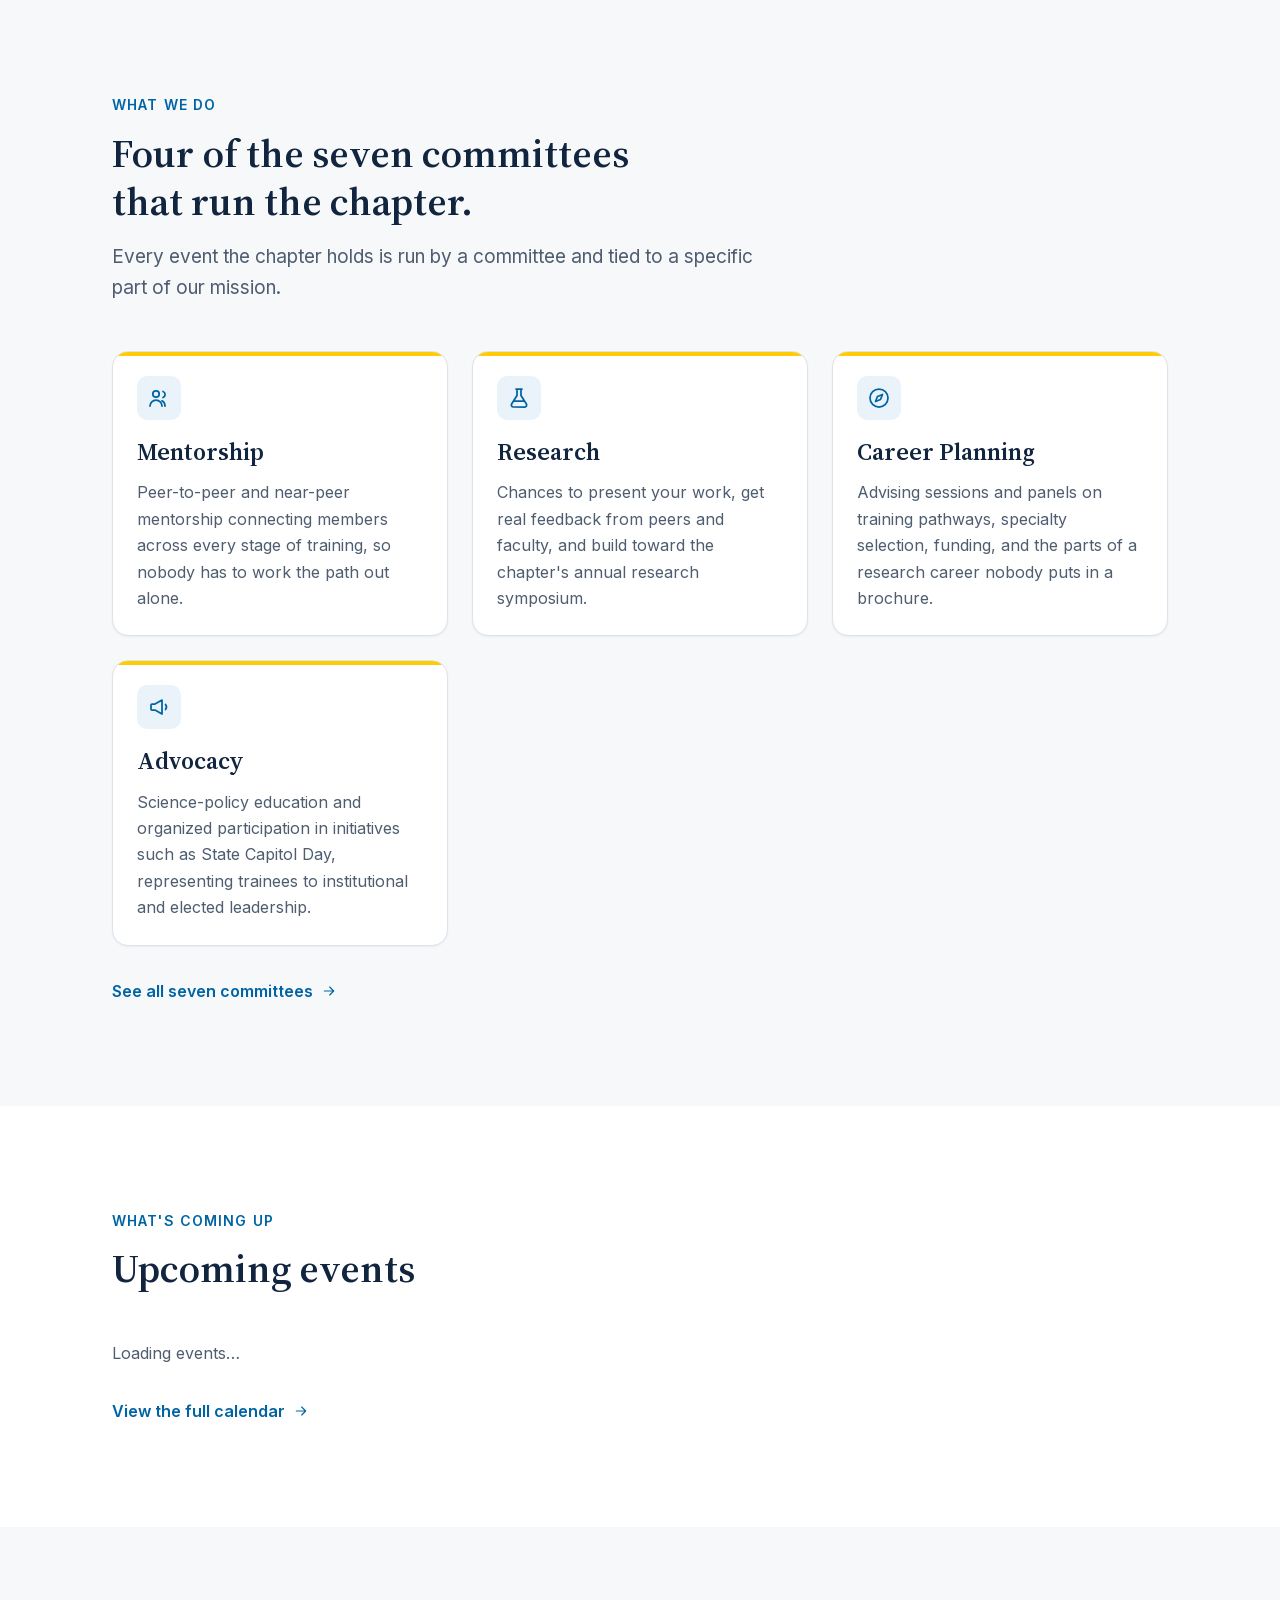
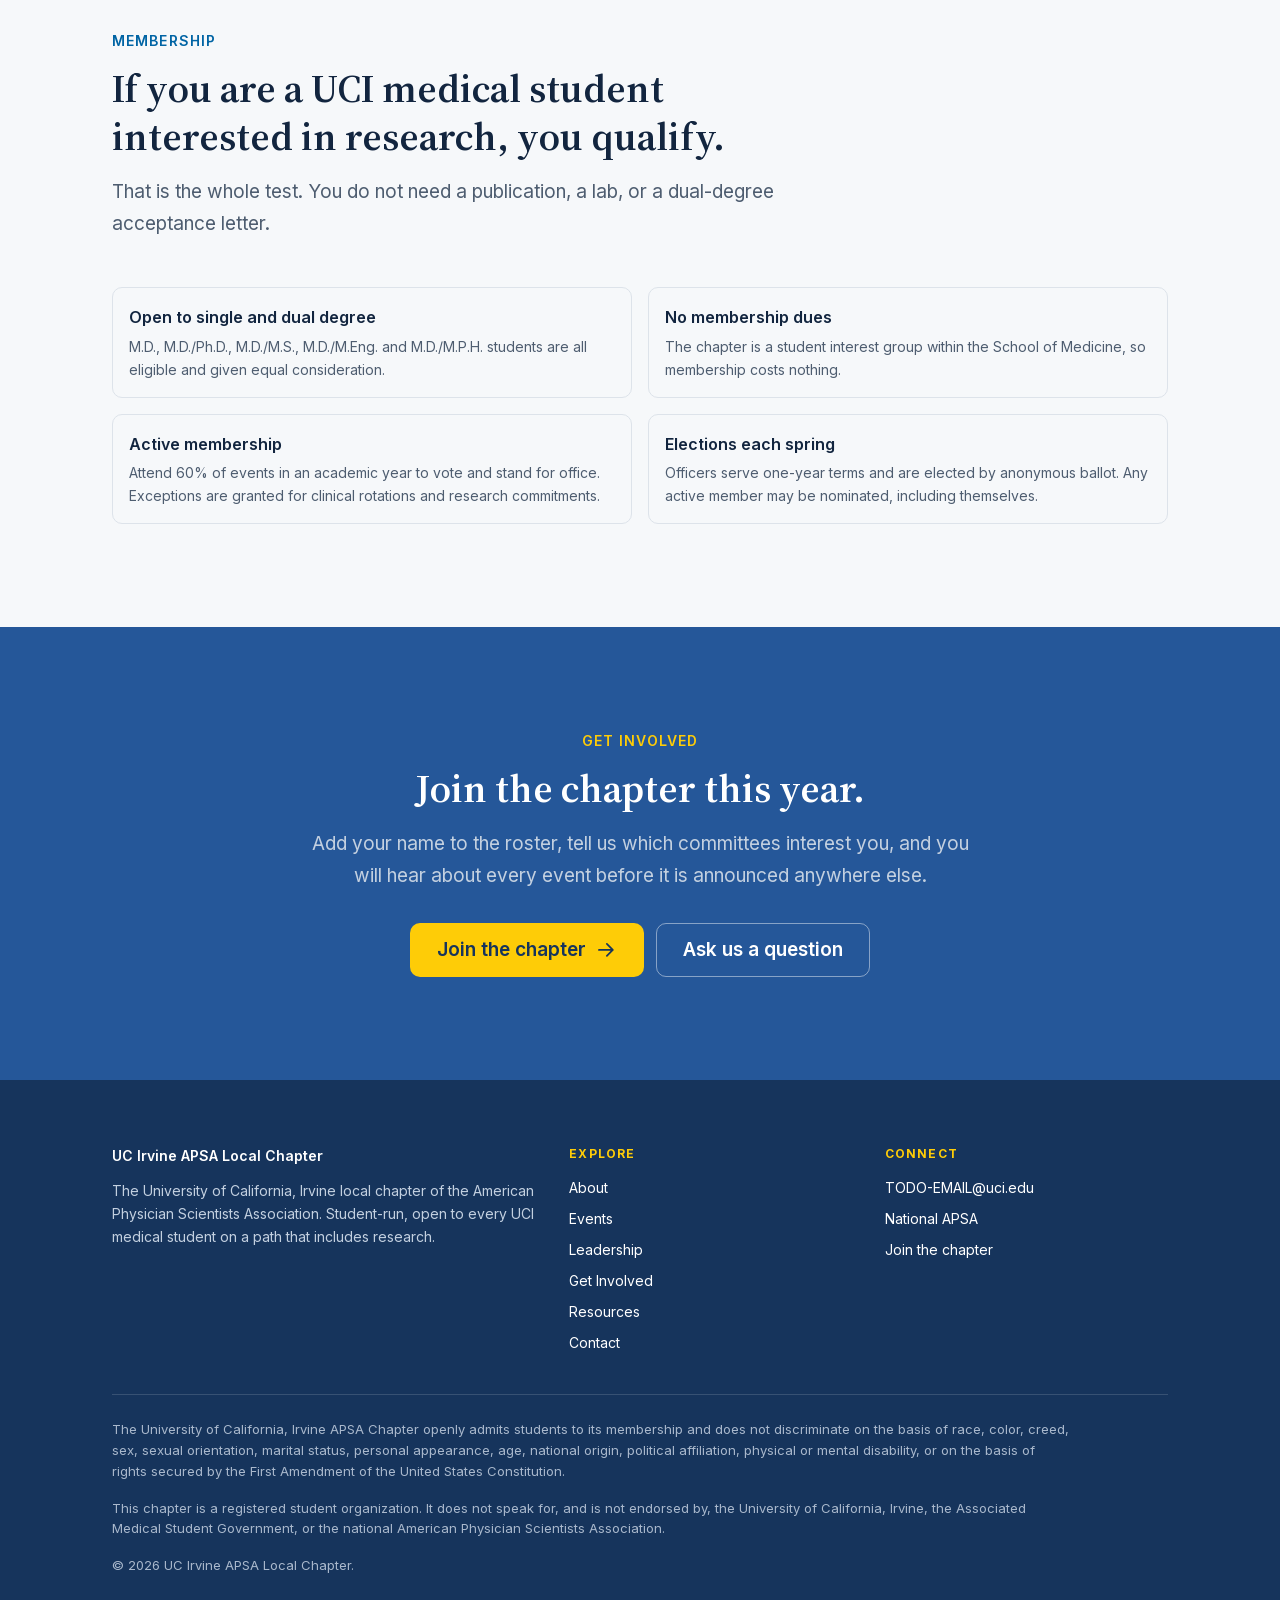
==== commit f1771fdd: "Add constitution page, favicon, and design refinements Publish the chapter constitution in full at c" ====
--- a/index.html
+++ b/index.html
@@ -8,7 +8,7 @@
 <!-- Tells the stylesheet that JavaScript is available, so the mobile menu
      can collapse. Without this the navigation simply stays visible. -->
 <script>document.documentElement.className += " js";</script>
-<link rel="icon" href="assets/img/logo.svg" type="image/svg+xml">
+<link rel="icon" href="assets/img/favicon.svg" type="image/svg+xml">
 <link rel="preload" href="assets/fonts/inter-var-latin.woff2" as="font" type="font/woff2" crossorigin>
 <link rel="preload" href="assets/fonts/source-serif-4-600-latin.woff2" as="font" type="font/woff2" crossorigin>
 <link rel="stylesheet" href="assets/css/styles.css">
@@ -25,7 +25,7 @@
 <header class="site-header">
   <div class="container site-header__inner">
     <a class="brand" href="index.html">
-      <img class="brand__mark" src="assets/img/logo.svg" alt="" width="36" height="36">
+      <img class="brand__mark" src="assets/img/logo.svg" alt="" width="77" height="26">
       <span class="brand__text">
         <span class="brand__name">UCI APSA</span>
         <span class="brand__sub">Local Chapter</span>
--- a/assets/css/styles.css
+++ b/assets/css/styles.css
@@ -24,9 +24,9 @@
      15. Print
 
    THE ONE COLOR RULE YOU MUST NOT BREAK
-     UC Irvine Gold (#FFD200) on a white background is a 1.45:1 contrast
+     UC Irvine Gold (#FECC07) on a white background is a 1.52:1 contrast
      ratio. That is unreadable and fails accessibility requirements. Gold is
-     only ever used on navy, or as a non-text accent (bars, rules, icons).
+     only ever used on UCI blue, or as a non-text accent (bars, rules, icons).
      If you need gold-colored TEXT on a light background, use --gold-ink.
    ========================================================================= */
 
@@ -37,14 +37,21 @@
    ========================================================================= */
 
 :root {
-  /* --- Brand colors ------------------------------------------------- */
-  --navy-900: #071a33;   /* Footer, call-to-action band                   */
-  --navy-800: #0b2545;   /* Header, hero                                  */
-  --navy-700: #123a63;   /* Raised surfaces on dark                       */
-  --blue-600: #0064a4;   /* UC Irvine Blue. Links + primary buttons       */
+  /* --- Brand colors ---------------------------------------------------
+     The three --brand-* tokens are the dark surfaces of the site. They are
+     named by ROLE, not by a number, because --brand-card is DARKER than
+     --brand-base rather than lighter — see the note on it below.         */
+  --brand-base: #255799;  /* UCI Blue. Header, hero, page head, CTA band   */
+  --brand-deep: #16345c;  /* Footer; also the dark label on gold buttons   */
+  /* Cards sitting on --brand-base. This steps DOWN in lightness, not up.
+     --brand-base is light enough that anything lighter drops gold links
+     below the 4.5:1 minimum, so raised surfaces are drawn as recessed
+     ones. Do not lighten this value without re-checking contrast.        */
+  --brand-card: #204d86;
+  --blue-600: #0064a4;   /* Link + primary-button blue on LIGHT surfaces  */
   --blue-700: #004e80;   /* Hover / pressed                               */
   --blue-50:  #eaf3f9;   /* Tinted panels                                 */
-  --gold-500: #ffd200;   /* UC Irvine Gold. Accents only — see rule above */
+  --gold-500: #fecc07;   /* UC Irvine Gold. Accents only — see rule above */
   --gold-ink: #7a5a00;   /* Gold-ish TEXT on light backgrounds            */
 
   /* --- Neutrals ------------------------------------------------------ */
@@ -103,9 +110,9 @@
   --radius:    10px;
   --radius-lg: 16px;
   --radius-pill: 999px;
-  --shadow-sm: 0 1px 2px rgba(7, 26, 51, 0.06);
-  --shadow-md: 0 4px 16px rgba(7, 26, 51, 0.08);
-  --shadow-lg: 0 12px 32px rgba(7, 26, 51, 0.12);
+  --shadow-sm: 0 1px 2px rgba(22, 52, 92, 0.06);
+  --shadow-md: 0 4px 16px rgba(22, 52, 92, 0.08);
+  --shadow-lg: 0 12px 32px rgba(22, 52, 92, 0.12);
 
   /* --- Motion ---------------------------------------------------------- */
   --ease: cubic-bezier(0.2, 0, 0.2, 1);
@@ -115,15 +122,15 @@
 /* Dark context. Any section with this class re-points the semantic tokens,
    so cards, links and text inside it flip automatically.                  */
 .on-dark {
-  --bg:          var(--navy-800);
+  --bg:          var(--brand-base);
   --fg:          var(--white);
-  --fg-muted:    #c3d0e0;               /*  9.8:1 on navy — passes AA      */
+  --fg-muted:    #c3d0e0;               /* 4.6:1 on UCI blue — passes AA   */
   --rule:        rgba(255, 255, 255, 0.16);
-  --link:        var(--gold-500);       /* 10.6:1 on navy — passes AA      */
-  --link-hover:  #ffe469;
+  --link:        var(--gold-500);       /* 4.8:1 on UCI blue — passes AA   */
+  --link-hover:  #fede5c;               /* 5.5:1 on UCI blue — passes AA   */
   --accent:      var(--gold-500);
   --focus-ring:  var(--gold-500);
-  --card-bg:     var(--navy-700);
+  --card-bg:     var(--brand-card);
   --card-border: rgba(255, 255, 255, 0.18);
 
   background-color: var(--bg);
@@ -258,13 +265,13 @@
   z-index: 100;
   padding: var(--sp-3) var(--sp-5);
   background: var(--gold-500);
-  color: var(--navy-900);
+  color: var(--brand-deep);
   font-weight: 600;
   text-decoration: none;
   border-radius: 0 0 var(--radius) var(--radius);
   transition: transform var(--speed) var(--ease);
 }
-.skip-link:focus { transform: translate(-50%, 0); color: var(--navy-900); }
+.skip-link:focus { transform: translate(-50%, 0); color: var(--brand-deep); }
 
 /* A single, consistent focus ring across the whole site. */
 :focus-visible {
@@ -315,7 +322,12 @@
   color: var(--accent);
   margin: 0 0 var(--sp-3);
 }
-.on-dark .eyebrow { color: var(--gold-500); }
+/* Dark surfaces take the gold eyebrow. .hero and .page-header are listed
+   explicitly because they set their own dark background instead of using
+   the .on-dark class, and would otherwise fall back to the light-surface
+   --accent, which is a blue on a blue.                                    */
+.on-dark .eyebrow,
+.hero .eyebrow { color: var(--gold-500); }
 
 .lede {
   font-size: var(--step-1);
@@ -346,12 +358,12 @@
   position: sticky;
   top: 0;
   z-index: 50;
-  background-color: var(--navy-800);
+  background-color: var(--brand-base);
   color: var(--white);
   transition: box-shadow var(--speed) var(--ease);
 }
 /* main.js adds this class once the page is scrolled. */
-.site-header.is-stuck { box-shadow: 0 2px 18px rgba(7, 26, 51, 0.35); }
+.site-header.is-stuck { box-shadow: 0 2px 18px rgba(22, 52, 92, 0.35); }
 
 .site-header__inner {
   display: flex;
@@ -372,7 +384,9 @@
   line-height: 1.15;
 }
 .brand:hover { color: var(--white); }
-.brand__mark { width: 36px; height: 36px; flex: none; }
+/* The APSA wordmark is close to 3:1, so it is sized by HEIGHT and left to
+   find its own width. Do not give this a fixed square size.              */
+.brand__mark { width: auto; height: 26px; flex: none; }
 .brand__text { display: flex; flex-direction: column; }
 .brand__name { font-size: var(--step-0); letter-spacing: 0.01em; }
 .brand__sub {
@@ -447,9 +461,9 @@
     position: absolute;
     left: 0; right: 0;
     top: 100%;
-    background: var(--navy-800);
+    background: var(--brand-base);
     border-top: 1px solid rgba(255, 255, 255, 0.14);
-    box-shadow: 0 12px 24px rgba(7, 26, 51, 0.35);
+    box-shadow: 0 12px 24px rgba(22, 52, 92, 0.35);
     padding: var(--sp-3) var(--gutter) var(--sp-5);
     display: none;
   }
@@ -471,13 +485,16 @@
    ========================================================================= */
 
 .hero {
-  background-color: var(--navy-800);
+  background-color: var(--brand-base);
   color: var(--white);
   padding-block: clamp(3.5rem, 9vw, 7.5rem);
-  /* A very soft navy gradient so the large flat area is not dead-looking. */
+  /* A very soft gradient so the large flat area is not dead-looking. Both
+     layers DARKEN the blue underneath; neither lightens it. That is
+     deliberate — every contrast ratio on the hero is checked against flat
+     --brand-base, so a layer that only darkens can never invalidate it.  */
   background-image:
-    radial-gradient(80rem 40rem at 15% -10%, rgba(18, 58, 99, 0.85), transparent 60%),
-    radial-gradient(60rem 30rem at 100% 0%,  rgba(0, 100, 164, 0.35), transparent 55%);
+    radial-gradient(80rem 40rem at 15% -10%, rgba(22, 52, 92, 0.85), transparent 60%),
+    radial-gradient(60rem 30rem at 100% 0%,  rgba(13, 40, 74, 0.45), transparent 55%);
 }
 
 .hero__inner { max-width: 46rem; }
@@ -516,7 +533,7 @@
 
 /* Compact hero used on interior pages. */
 .page-header {
-  background-color: var(--navy-800);
+  background-color: var(--brand-base);
   color: var(--white);
   padding-block: clamp(2.5rem, 6vw, 4.5rem);
 }
@@ -565,14 +582,14 @@
 .page-header .btn--primary,
 .site-footer .btn--primary {
   background-color: var(--gold-500);
-  color: var(--navy-900);
+  color: var(--brand-deep);
 }
 .on-dark .btn--primary:hover,
 .hero .btn--primary:hover,
 .page-header .btn--primary:hover,
 .site-footer .btn--primary:hover {
-  background-color: #ffe469;
-  color: var(--navy-900);
+  background-color: #fede5c;
+  color: var(--brand-deep);
 }
 
 /* Secondary / outline. */
@@ -658,7 +675,7 @@
   color: var(--blue-600);
 }
 .card__icon .icon { width: 1.5rem; height: 1.5rem; }
-.on-dark .card__icon { background-color: rgba(255, 210, 0, 0.14); color: var(--gold-500); }
+.on-dark .card__icon { background-color: rgba(254, 204, 7, 0.14); color: var(--gold-500); }
 
 /* --- Event card ------------------------------------------------------- */
 .event-card {
@@ -741,7 +758,7 @@
   white-space: nowrap;
 }
 /* Gold background with near-black navy text: 11.5:1. */
-.badge--planned   { background-color: var(--gold-500); color: var(--navy-900); }
+.badge--planned   { background-color: var(--gold-500); color: var(--brand-deep); }
 .badge--confirmed { background-color: var(--blue-600); color: var(--white); }
 .badge--committee { background-color: var(--surface); color: var(--text-muted); border: 1px solid var(--border); }
 .badge--vacant    { background-color: var(--blue-50); color: var(--blue-700); }
@@ -825,7 +842,7 @@
 .notice__icon { color: var(--blue-600); flex: none; margin-top: 0.15em; }
 .notice p:last-child { margin-bottom: 0; }
 .notice code {
-  background: rgba(7, 26, 51, 0.08);
+  background: rgba(22, 52, 92, 0.08);
   padding: 0.1em 0.4em;
   border-radius: 4px;
   font-size: 0.9em;
@@ -947,7 +964,7 @@
    ========================================================================= */
 
 .site-footer {
-  background-color: var(--navy-900);
+  background-color: var(--brand-deep);
   color: #c3d0e0;
   padding-block: var(--sp-8) var(--sp-6);
   font-size: var(--step--1);
